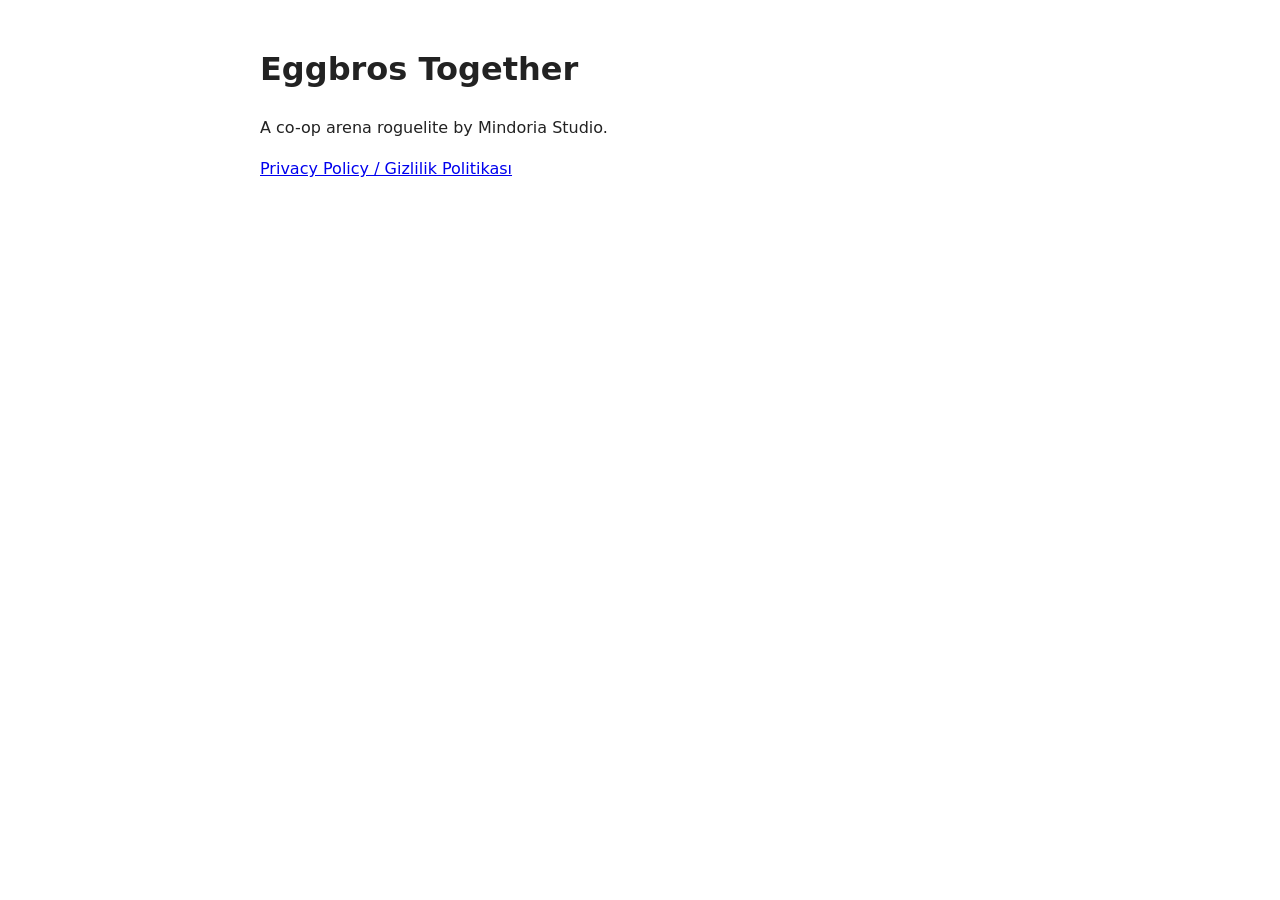
==== index.html @ ec56e24c "Add files via upload" ====
<!doctype html>
<html lang="en"><head><meta charset="utf-8"><meta name="viewport" content="width=device-width, initial-scale=1">
<title>Eggbros Together</title>
<style>body{font-family:system-ui,-apple-system,Segoe UI,Roboto,sans-serif;max-width:760px;margin:0 auto;padding:24px 16px;line-height:1.55;color:#222;background:#fff}</style>
</head><body>
<h1>Eggbros Together</h1>
<p>A co-op arena roguelite by Mindoria Studio.</p>
<p><a href="privacy/">Privacy Policy / Gizlilik Politikası</a></p>
</body></html>
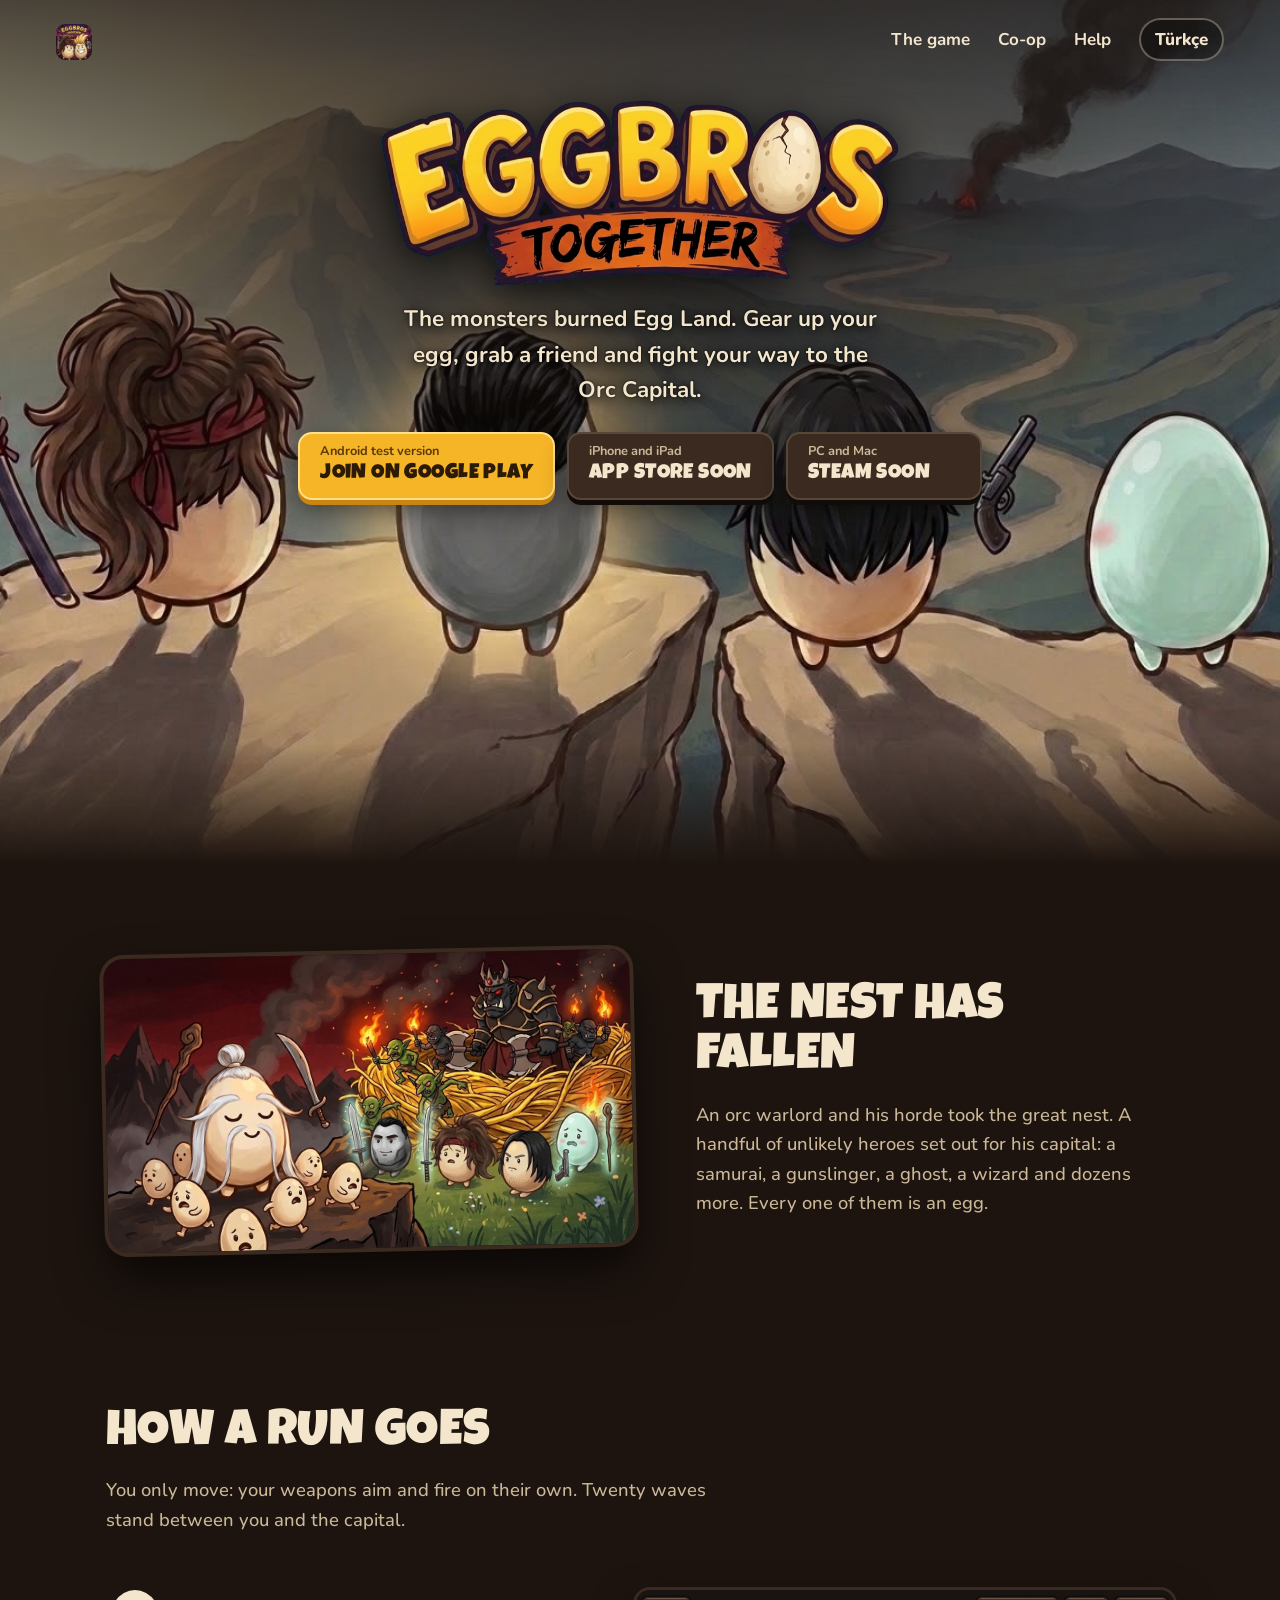
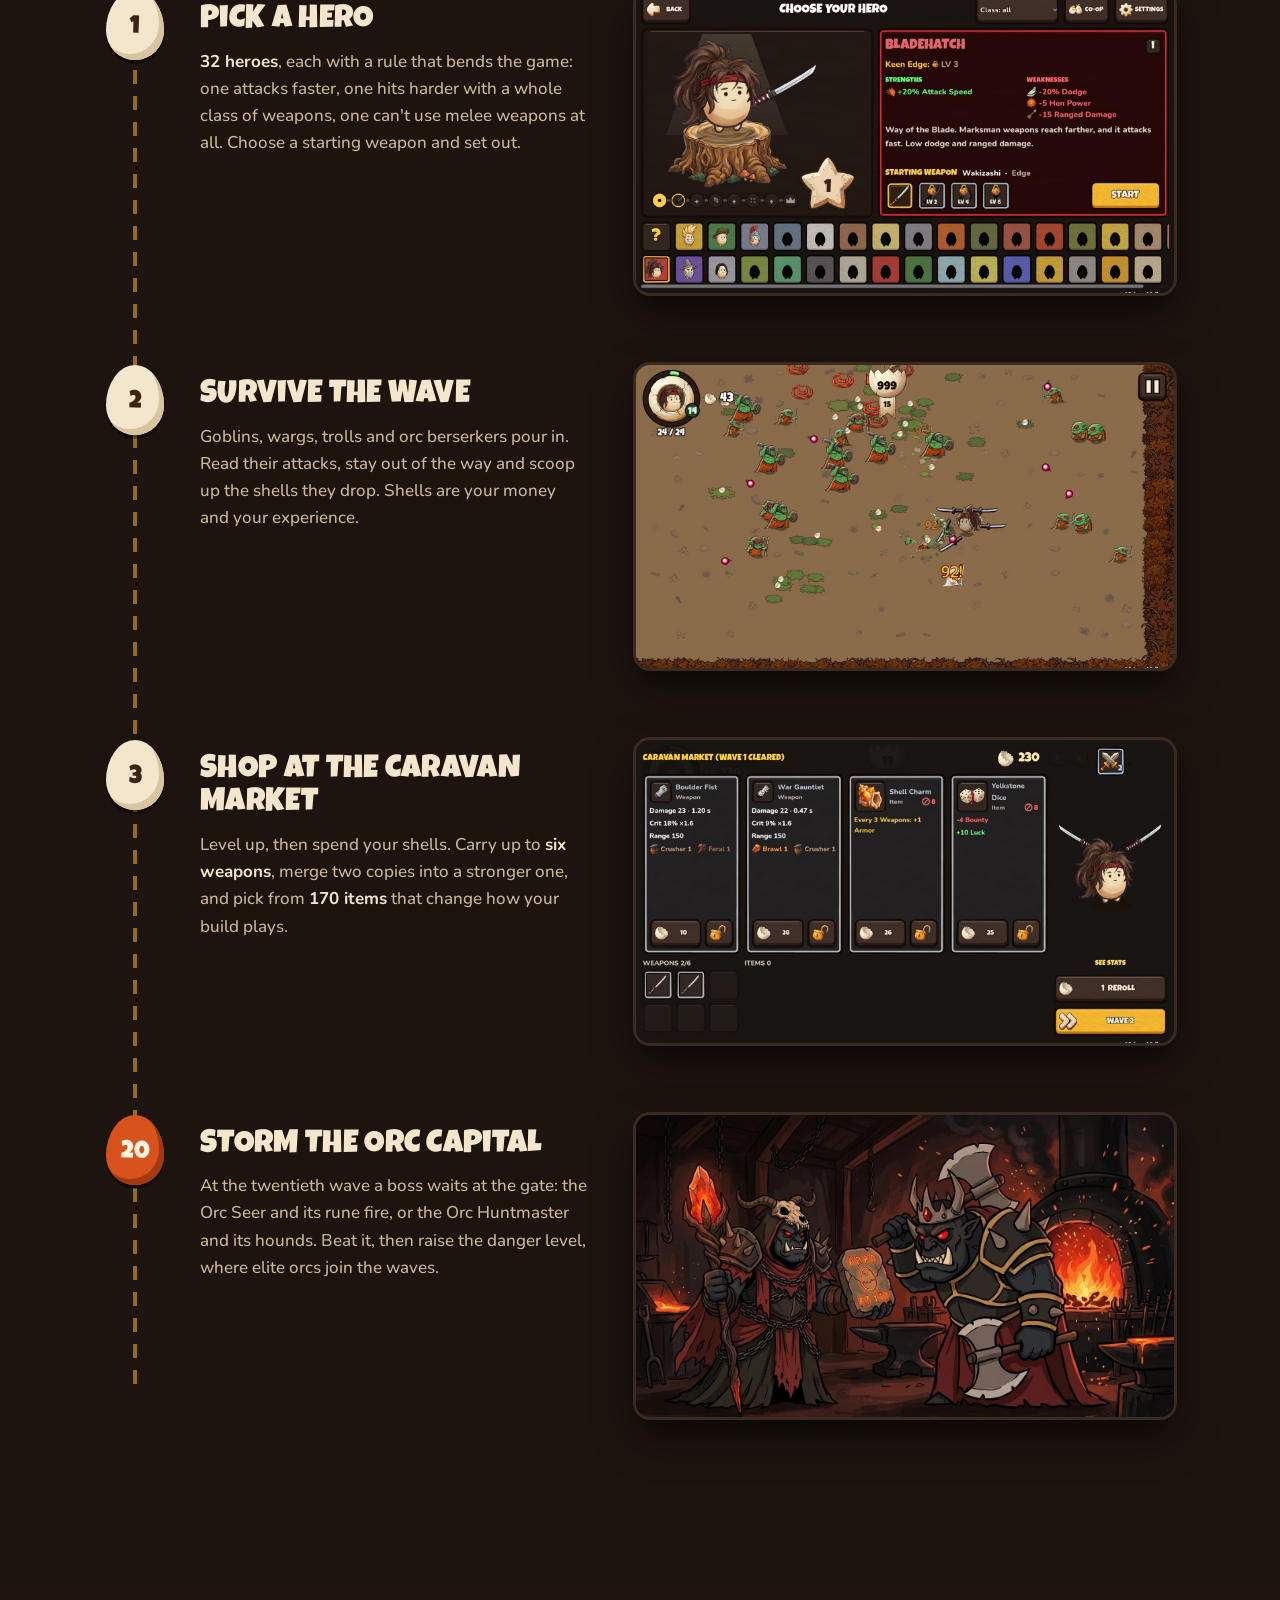
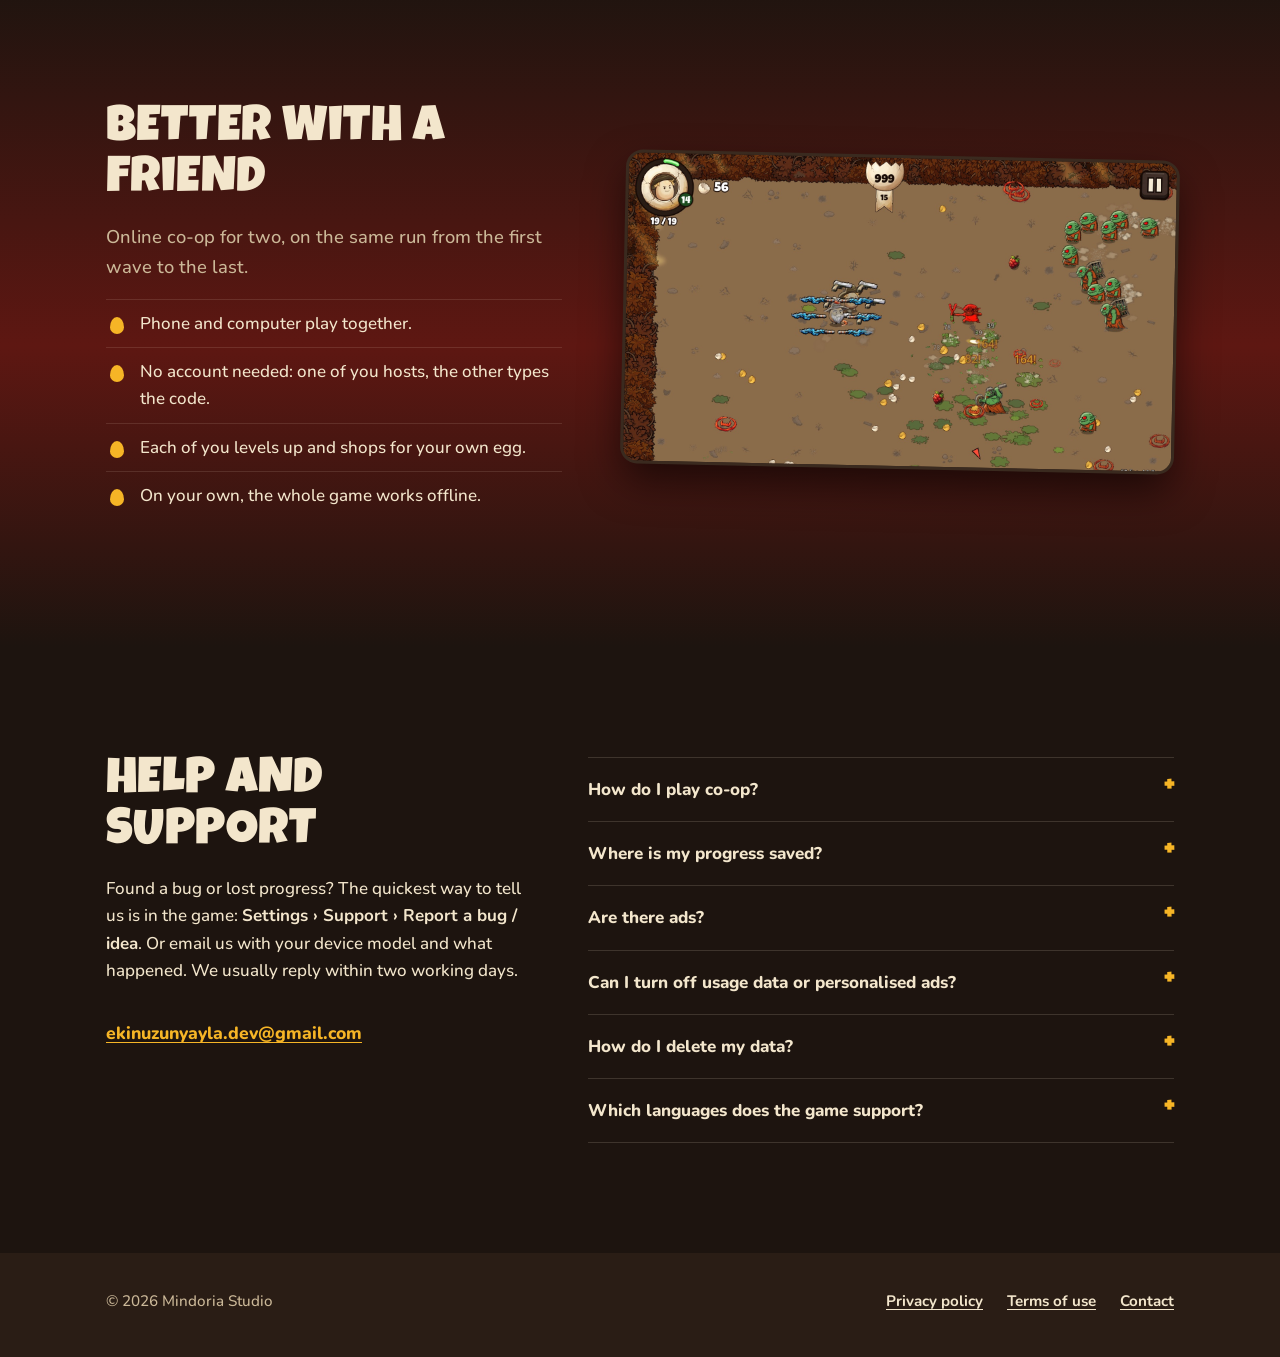
==== commit ce7f0c84: "Add files via upload" ====
--- a/index.html
+++ b/index.html
@@ -1,9 +1,191 @@
 <!doctype html>
-<html lang="en"><head><meta charset="utf-8"><meta name="viewport" content="width=device-width, initial-scale=1">
-<title>Eggbros Together</title>
-<style>body{font-family:system-ui,-apple-system,Segoe UI,Roboto,sans-serif;max-width:760px;margin:0 auto;padding:24px 16px;line-height:1.55;color:#222;background:#fff}</style>
-</head><body>
-<h1>Eggbros Together</h1>
-<p>A co-op arena roguelite by Mindoria Studio.</p>
-<p><a href="privacy/">Privacy Policy / Gizlilik Politikası</a></p>
-</body></html>
+<html lang="en">
+<head>
+<meta charset="utf-8">
+<meta name="viewport" content="width=device-width, initial-scale=1">
+<title>Eggbros Together – co-op arena roguelite</title>
+<meta name="title-en" content="Eggbros Together – co-op arena roguelite">
+<meta name="title-tr" content="Eggbros Together – co-op arena roguelite oyunu">
+<meta name="description" content="Gear up your egg hero, team up with a friend and survive 20 waves of monsters on the march to the Orc Capital. For iPhone, Android, PC and Mac.">
+<meta name="theme-color" content="#1d140f">
+<meta property="og:type" content="website">
+<meta property="og:title" content="Eggbros Together">
+<meta property="og:description" content="A co-op arena roguelite: one egg, six weapons, twenty waves, and a friend if you have one.">
+<meta property="og:image" content="https://ekinuzunyayla.github.io/eggbrosweb/assets/img/og.jpg">
+<meta property="og:url" content="https://ekinuzunyayla.github.io/eggbrosweb/">
+<meta name="twitter:card" content="summary_large_image">
+<link rel="icon" type="image/png" href="assets/img/favicon.png">
+<link rel="apple-touch-icon" href="assets/img/icon-180.png">
+<link rel="preload" href="assets/fonts/LuckiestGuy-Regular.ttf" as="font" type="font/ttf" crossorigin>
+<link rel="stylesheet" href="assets/site.css">
+<script src="assets/lang.js"></script>
+</head>
+<body>
+<a class="skip" href="#main"><span lang="en">Skip to content</span><span lang="tr">İçeriğe geç</span></a>
+
+<header class="bar">
+	<a class="bar__home" href="./" aria-label="Eggbros Together"><img src="assets/img/icon-180.png" alt="" width="36" height="36"></a>
+	<nav>
+		<a class="hide-sm" href="#play"><span lang="en">The game</span><span lang="tr">Oyun</span></a>
+		<a class="hide-sm" href="#coop">Co-op</a>
+		<a href="#help"><span lang="en">Help</span><span lang="tr">Yardım</span></a>
+		<button class="lang" type="button" data-lang-toggle><span lang="en">Türkçe</span><span lang="tr">English</span></button>
+	</nav>
+</header>
+
+<main id="main">
+<section class="hero" aria-labelledby="hero-title">
+	<div class="hero__inner">
+		<h1 id="hero-title" style="margin:0"><img class="hero__logo" src="assets/img/logo.png" alt="Eggbros Together" width="900" height="326"></h1>
+		<p class="hero__pitch">
+			<span lang="en">The monsters burned Egg Land. Gear up your egg, grab a friend and fight your way to the Orc Capital.</span>
+			<span lang="tr">Canavarlar Yumurta Diyarı'nı yaktı. Yumurtanı donat, bir arkadaşını yanına al ve Ork başkentine kadar savaş.</span>
+		</p>
+		<div class="stores">
+			<a class="store store--live" href="https://play.google.com/apps/testing/com.mindoria.eggbrostogether">
+				<small><span lang="en">Android test version</span><span lang="tr">Android test sürümü</span></small>
+				<strong><span lang="en">Join on Google Play</span><span lang="tr">Google Play'de katıl</span></strong>
+			</a>
+			<span class="store">
+				<small><span lang="en">iPhone and iPad</span><span lang="tr">iPhone ve iPad</span></small>
+				<strong><span lang="en">App Store soon</span><span lang="tr">App Store'da yakında</span></strong>
+			</span>
+			<span class="store">
+				<small><span lang="en">PC and Mac</span><span lang="tr">PC ve Mac</span></small>
+				<strong><span lang="en">Steam soon</span><span lang="tr">Steam'de yakında</span></strong>
+			</span>
+		</div>
+	</div>
+</section>
+
+<section class="story" aria-labelledby="story-title">
+	<div class="wrap story__grid">
+		<figure class="story__art" style="margin:0">
+			<img src="assets/img/raid.jpg" alt="An old egg sage and a crowd of little eggs face an orc warlord and his goblins, who have taken the great nest." width="1376" height="768" loading="lazy">
+		</figure>
+		<div>
+			<h2 id="story-title" class="h2"><span lang="en">The nest has fallen</span><span lang="tr">Yuva düştü</span></h2>
+			<p class="lede">
+				<span lang="en">An orc warlord and his horde took the great nest. A handful of unlikely heroes set out for his capital: a samurai, a gunslinger, a ghost, a wizard and dozens more. Every one of them is an egg.</span>
+				<span lang="tr">Bir ork savaş lordu ve ordusu büyük yuvayı ele geçirdi. Bir avuç beklenmedik kahraman onun başkentine doğru yola çıkıyor: bir samuray, bir silahşor, bir hayalet, bir büyücü ve onlarca kahraman daha. Hepsi birer yumurta.</span>
+			</p>
+		</div>
+	</div>
+</section>
+
+<section class="road" id="play" aria-labelledby="road-title">
+	<div class="wrap">
+		<div class="road__head">
+			<h2 id="road-title" class="h2"><span lang="en">How a run goes</span><span lang="tr">Bir run nasıl geçer</span></h2>
+			<p class="lede"><span lang="en">You only move: your weapons aim and fire on their own. Twenty waves stand between you and the capital.</span><span lang="tr">Sen yalnızca hareket edersin, silahların kendisi nişan alıp ateş eder. Seninle başkent arasında yirmi dalga var.</span></p>
+		</div>
+		<ol>
+			<li class="step">
+				<span class="step__mark" aria-hidden="true">1</span>
+				<div class="step__body">
+					<div>
+						<h3><span lang="en">Pick a hero</span><span lang="tr">Kahramanını seç</span></h3>
+						<p><span lang="en"><strong>32 heroes</strong>, each with a rule that bends the game: one attacks faster, one hits harder with a whole class of weapons, one can't use melee weapons at all. Choose a starting weapon and set out.</span><span lang="tr"><strong>32 kahraman</strong>, her birinin oyunu büken bir kuralı var: biri daha hızlı saldırır, biri bir silah sınıfının hepsiyle daha sert vurur, biri yakın dövüş silahı hiç kullanamaz. Başlangıç silahını seç ve yola çık.</span></p>
+					</div>
+					<figure class="shot"><img src="assets/img/shot-heroes.jpg" alt="The hero selection screen with Bladehatch, a samurai egg, standing on a tree stump." width="1600" height="900" loading="lazy"></figure>
+				</div>
+			</li>
+			<li class="step">
+				<span class="step__mark" aria-hidden="true">2</span>
+				<div class="step__body">
+					<div>
+						<h3><span lang="en">Survive the wave</span><span lang="tr">Dalgadan sağ çık</span></h3>
+						<p><span lang="en">Goblins, wargs, trolls and orc berserkers pour in. Read their attacks, stay out of the way and scoop up the shells they drop. Shells are your money and your experience.</span><span lang="tr">Goblinler, warglar, troller ve ork berserkerlar akın eder. Saldırılarını oku, yollarından çekil ve düşürdükleri kabukları topla. Kabuk hem paran hem tecrüben.</span></p>
+					</div>
+					<figure class="shot"><img src="assets/img/shot-wave.jpg" alt="A samurai egg with floating blades in the middle of a horde of green goblins." width="1600" height="900" loading="lazy"></figure>
+				</div>
+			</li>
+			<li class="step">
+				<span class="step__mark" aria-hidden="true">3</span>
+				<div class="step__body">
+					<div>
+						<h3><span lang="en">Shop at the Caravan Market</span><span lang="tr">Kervan Pazarı'nda alışveriş yap</span></h3>
+						<p><span lang="en">Level up, then spend your shells. Carry up to <strong>six weapons</strong>, merge two copies into a stronger one, and pick from <strong>170 items</strong> that change how your build plays.</span><span lang="tr">Seviye atla, sonra kabuklarını harca. En fazla <strong>altı silah</strong> taşı, iki kopyayı birleştirip daha güçlüsünü yap ve build'ini değiştiren <strong>170 eşya</strong> arasından seç.</span></p>
+					</div>
+					<figure class="shot"><img src="assets/img/shot-shop.jpg" alt="The Caravan Market with four offers: two gauntlets, a shell charm and a pair of dice." width="1600" height="900" loading="lazy"></figure>
+				</div>
+			</li>
+			<li class="step step--boss">
+				<span class="step__mark" aria-hidden="true">20</span>
+				<div class="step__body">
+					<div>
+						<h3><span lang="en">Storm the Orc Capital</span><span lang="tr">Ork başkentine dal</span></h3>
+						<p><span lang="en">At the twentieth wave a boss waits at the gate: the Orc Seer and its rune fire, or the Orc Huntmaster and its hounds. Beat it, then raise the danger level, where elite orcs join the waves.</span><span lang="tr">Yirminci dalgada kapıda bir boss bekler: rün ateşiyle Ork Kâhini ya da tazılarıyla Ork Avcıbaşı. Onu yen, sonra tehlike seviyesini yükselt; orada dalgalara elit orklar da katılır.</span></p>
+					</div>
+					<figure class="shot"><img src="assets/img/forge.jpg" alt="An orc shaman and an armoured orc warlord plotting in a forge." width="1376" height="768" loading="lazy"></figure>
+				</div>
+			</li>
+		</ol>
+	</div>
+</section>
+
+<section class="coop" id="coop" aria-labelledby="coop-title">
+	<div class="wrap coop__grid">
+		<div>
+			<h2 id="coop-title" class="h2"><span lang="en">Better with a friend</span><span lang="tr">Arkadaşla daha güzel</span></h2>
+			<p class="lede"><span lang="en">Online co-op for two, on the same run from the first wave to the last.</span><span lang="tr">İki kişilik online co-op: ilk dalgadan son dalgaya aynı run'da.</span></p>
+			<ul>
+				<li><span lang="en">Phone and computer play together.</span><span lang="tr">Telefon ve bilgisayar birlikte oynar.</span></li>
+				<li><span lang="en">No account needed: one of you hosts, the other types the code.</span><span lang="tr">Hesap gerekmez: biriniz oyunu kurar, diğeri kodu yazar.</span></li>
+				<li><span lang="en">Each of you levels up and shops for your own egg.</span><span lang="tr">Herkes kendi yumurtası için seviye atlar ve alışveriş yapar.</span></li>
+				<li><span lang="en">On your own, the whole game works offline.</span><span lang="tr">Tek başına oynarken oyunun tamamı çevrimdışı çalışır.</span></li>
+			</ul>
+		</div>
+		<figure class="shot"><img src="assets/img/shot-coop.jpg" alt="Two eggs fighting back to back in a field of goblins." width="1600" height="900" loading="lazy"></figure>
+	</div>
+</section>
+
+<section class="help" id="help" aria-labelledby="help-title">
+	<div class="wrap help__grid">
+		<div>
+			<h2 id="help-title" class="h2"><span lang="en">Help and support</span><span lang="tr">Yardım ve destek</span></h2>
+			<p><span lang="en">Found a bug or lost progress? The quickest way to tell us is in the game: <strong>Settings › Support › Report a bug / idea</strong>. Or email us with your device model and what happened. We usually reply within two working days.</span><span lang="tr">Bir hata mı buldun, ilerlemen mi kayboldu? Bize en hızlı oyundan ulaşırsın: <strong>Ayarlar › Destek › Hata bildir / Öneri</strong>. Ya da cihaz modelini ve ne olduğunu yazıp e-posta gönder. Genellikle iki iş günü içinde yanıtlarız.</span></p>
+			<a class="mail" href="mailto:ekinuzunyayla.dev@gmail.com?subject=Eggbros%20Together">ekinuzunyayla.dev@gmail.com</a>
+		</div>
+		<div>
+			<details>
+				<summary><span lang="en">How do I play co-op?</span><span lang="tr">Co-op nasıl oynanır?</span></summary>
+				<p><span lang="en">One player taps Co-op, then Host a game, and tells the code to a friend. The friend taps Co-op, enters the code and taps Join. Both of you need an internet connection.</span><span lang="tr">Bir oyuncu Co-op'a, sonra Oyun kur'a basar ve kodu arkadaşına söyler. Arkadaşı Co-op'a girer, kodu yazar ve Katıl'a basar. İkinizin de internete bağlı olması gerekir.</span></p>
+			</details>
+			<details>
+				<summary><span lang="en">Where is my progress saved?</span><span lang="tr">İlerlemem nereye kaydediliyor?</span></summary>
+				<p><span lang="en">On your device, between waves, so you can close the game and continue the run later. Uninstalling the game deletes it.</span><span lang="tr">Cihazına, dalga aralarında. Oyunu kapatıp run'a sonra devam edebilirsin. Oyunu silersen kayıt da silinir.</span></p>
+			</details>
+			<details>
+				<summary><span lang="en">Are there ads?</span><span lang="tr">Reklam var mı?</span></summary>
+				<p><span lang="en">The free mobile version shows an ad after a run ends: never during play, and not in your first three runs. Once per run you can watch an optional ad to retry the wave you lost. No banners, no ads when the game opens. The PC and Mac version has no ads.</span><span lang="tr">Ücretsiz mobil sürüm run bittikten sonra bir reklam gösterir: oyun sırasında asla, ilk üç run'da hiç. Run başına bir kez, istersen reklam izleyip kaybettiğin dalgayı tekrar deneyebilirsin. Banner ve açılış reklamı yoktur. PC ve Mac sürümünde reklam yoktur.</span></p>
+			</details>
+			<details>
+				<summary><span lang="en">Can I turn off usage data or personalised ads?</span><span lang="tr">Kullanım verisini ya da kişiselleştirilmiş reklamı kapatabilir miyim?</span></summary>
+				<p><span lang="en">Yes. Usage data: Settings › Support › Send usage data. Ads: Settings › Support › Privacy options, where your region has one. The <a href="privacy/">privacy policy</a> explains both.</span><span lang="tr">Evet. Kullanım verisi: Ayarlar › Destek › Kullanım verisi gönder. Reklamlar: bölgende varsa Ayarlar › Destek › Gizlilik seçenekleri. İkisini de <a href="privacy/">gizlilik politikası</a> anlatır.</span></p>
+			</details>
+			<details>
+				<summary><span lang="en">How do I delete my data?</span><span lang="tr">Verilerimi nasıl sildiririm?</span></summary>
+				<p><span lang="en">See <a href="privacy/#delete">Data retention and deletion</a> in the privacy policy.</span><span lang="tr">Gizlilik politikasındaki <a href="privacy/#delete">Saklama ve silme</a> bölümüne bak.</span></p>
+			</details>
+			<details>
+				<summary><span lang="en">Which languages does the game support?</span><span lang="tr">Oyun hangi dilleri destekliyor?</span></summary>
+				<p><span lang="en">English, Turkish and German, with more on the way.</span><span lang="tr">İngilizce, Türkçe ve Almanca; yenileri yolda.</span></p>
+			</details>
+		</div>
+	</div>
+</section>
+</main>
+
+<footer class="foot">
+	<div class="wrap foot__row">
+		<p>© 2026 Mindoria Studio</p>
+		<nav aria-label="Legal">
+			<a href="privacy/"><span lang="en">Privacy policy</span><span lang="tr">Gizlilik politikası</span></a>
+			<a href="terms/"><span lang="en">Terms of use</span><span lang="tr">Kullanım koşulları</span></a>
+			<a href="mailto:ekinuzunyayla.dev@gmail.com"><span lang="en">Contact</span><span lang="tr">İletişim</span></a>
+		</nav>
+	</div>
+</footer>
+</body>
+</html>
--- a/assets/site.css
+++ b/assets/site.css
@@ -0,0 +1,205 @@
+/* Eggbros Together site. Colours and type follow the game's own UI kit:
+   warm night-brown panels, eggshell text, yolk gold from the logo, ember from the "Together" plaque. */
+@font-face {
+	font-family: "Luckiest Guy";
+	src: url("fonts/LuckiestGuy-Regular.ttf") format("truetype");
+	font-display: swap;
+}
+@font-face {
+	font-family: "Nunito";
+	src: url("fonts/Nunito-Variable.ttf") format("truetype");
+	font-weight: 200 1000;
+	font-display: swap;
+}
+
+:root {
+	--soil: #1d140f;
+	--bark: #2a1d15;
+	--bark-2: #3a2a1f;
+	--shell: #f3e6cc;
+	--shell-dim: #cbb898;
+	--yolk: #f6b526;
+	--yolk-deep: #c9850f;
+	--ember: #d8521d;
+	--sky: #5e1712;
+	--display: "Luckiest Guy", "Arial Black", sans-serif;
+	--body: "Nunito", system-ui, -apple-system, "Segoe UI", sans-serif;
+	--measure: 68ch;
+	--gutter: clamp(20px, 5vw, 56px);
+}
+
+* { box-sizing: border-box; }
+html { -webkit-text-size-adjust: 100%; scroll-behavior: smooth; }
+@media (prefers-reduced-motion: reduce) { html { scroll-behavior: auto; } }
+body {
+	margin: 0;
+	background: var(--soil);
+	color: var(--shell);
+	font-family: var(--body);
+	font-size: 1.0625rem;
+	line-height: 1.6;
+	font-weight: 500;
+}
+img { max-width: 100%; height: auto; display: block; }
+a { color: var(--yolk); text-underline-offset: 0.18em; text-decoration-thickness: 1px; }
+a:hover { color: #ffd166; }
+:focus-visible { outline: 3px solid var(--yolk); outline-offset: 3px; border-radius: 4px; }
+
+/* Language: English shows unless the page says Turkish. Without script, English. */
+html:not([data-lang="tr"]) [lang="tr"]:not(html) { display: none !important; }
+html[data-lang="tr"] [lang="en"]:not(html) { display: none !important; }
+
+.skip { position: absolute; left: -9999px; }
+.skip:focus { left: 12px; top: 12px; z-index: 10; background: var(--yolk); color: var(--soil); padding: 8px 14px; }
+
+/* Top bar */
+.bar {
+	position: absolute; inset: 0 0 auto 0; z-index: 5;
+	display: flex; align-items: center; justify-content: space-between;
+	padding: 18px var(--gutter);
+}
+.bar--solid { position: static; background: var(--bark); border-bottom: 2px solid #0000004d; }
+.bar__home { display: flex; align-items: center; gap: 10px; color: var(--shell); text-decoration: none; font-family: var(--display); font-size: 1.15rem; letter-spacing: 0.02em; padding-top: 4px; }
+.bar__home img { width: 36px; height: 36px; border-radius: 9px; }
+.bar nav { display: flex; align-items: center; gap: clamp(12px, 3vw, 28px); font-weight: 700; }
+.bar nav a { color: var(--shell); text-decoration: none; }
+.bar nav a:hover { color: var(--yolk); }
+.lang {
+	font: inherit; font-weight: 800; color: var(--shell); cursor: pointer;
+	background: #00000059; border: 2px solid #f3e6cc59; border-radius: 999px;
+	padding: 6px 14px; min-height: 40px;
+}
+.lang:hover { border-color: var(--yolk); }
+@media (max-width: 640px) { .bar nav .hide-sm { display: none; } }
+
+/* Hero: the four heroes on the cliff, looking down the road at the burning capital */
+.hero {
+	position: relative; min-height: min(96vh, 940px);
+	display: grid; align-items: start; text-align: center;
+	background: var(--soil) url("img/oath.jpg") center bottom / cover no-repeat;
+	isolation: isolate;
+}
+.hero::after {
+	content: ""; position: absolute; inset: 0; z-index: -1;
+	background:
+		radial-gradient(ellipse 60% 46% at 50% 26%, #1d140fb3 0%, #1d140f00 100%),
+		linear-gradient(180deg, #1d140fcc 0%, #1d140f00 50%, #1d140f00 86%, var(--soil) 100%);
+}
+.hero__inner { padding: clamp(84px, 11vh, 120px) var(--gutter) 0; max-width: 1180px; width: 100%; margin: 0 auto; display: flex; flex-direction: column; align-items: center; }
+.hero__logo { width: min(520px, 84vw); height: auto; filter: drop-shadow(0 6px 18px #000a); }
+.hero__pitch { font-size: clamp(1.1rem, 2.2vw, 1.4rem); font-weight: 700; max-width: 38ch; margin: 14px 0 24px; text-shadow: 0 2px 12px #000, 0 0 2px #000; }
+
+/* Store buttons: chunky like the game's own buttons (flat face, darker lip underneath) */
+.stores { display: flex; flex-wrap: wrap; gap: 12px; justify-content: center; text-align: left; }
+.store {
+	display: inline-flex; flex-direction: column; justify-content: center;
+	min-width: 196px; min-height: 64px; padding: 10px 20px 12px;
+	border-radius: 14px; text-decoration: none; line-height: 1.15;
+	background: var(--bark-2); color: var(--shell);
+	box-shadow: 0 5px 0 #120c08, 0 10px 24px #0007;
+	border: 2px solid #f3e6cc26;
+}
+.store small { font-weight: 700; font-size: 0.8rem; color: var(--shell-dim); }
+.store strong { font-family: var(--display); font-weight: 400; font-size: 1.3rem; letter-spacing: 0.02em; padding-top: 3px; }
+.store--live { background: var(--yolk); color: #2b1a05; border-color: #ffe08a; box-shadow: 0 5px 0 var(--yolk-deep), 0 10px 24px #0007; }
+.store--live small { color: #5a3a08; }
+a.store:hover { transform: translateY(-1px); color: inherit; }
+a.store:active { transform: translateY(4px); box-shadow: 0 1px 0 var(--yolk-deep); }
+@media (prefers-reduced-motion: reduce) { a.store:hover, a.store:active { transform: none; } }
+
+/* Section scaffolding */
+.wrap { max-width: 1180px; margin: 0 auto; padding: 0 var(--gutter); }
+.h2 { font-family: var(--display); font-weight: 400; font-size: clamp(2rem, 4.4vw, 3.1rem); line-height: 1.02; letter-spacing: 0.01em; margin: 0 0 16px; color: var(--shell); }
+.lede { font-size: 1.15rem; max-width: 56ch; color: var(--shell-dim); margin: 0; }
+
+/* Story band */
+.story { padding: clamp(40px, 7vw, 90px) 0 clamp(40px, 6vw, 72px); }
+.story__grid { display: grid; grid-template-columns: 1.1fr 1fr; gap: clamp(24px, 5vw, 64px); align-items: center; }
+.story__art { border-radius: 20px; overflow: hidden; box-shadow: 0 0 0 4px var(--bark-2), 0 24px 50px #000a; transform: rotate(-1.2deg); }
+.story p { max-width: 46ch; }
+@media (max-width: 820px) { .story__grid { grid-template-columns: 1fr; } .story__art { transform: none; } }
+
+/* The road: a run, step by step, along a dashed trail */
+.road { padding: clamp(40px, 7vw, 90px) 0; }
+.road__head { margin-bottom: clamp(32px, 5vw, 56px); }
+.road ol { list-style: none; margin: 0; padding: 0; position: relative; }
+.road ol::before {
+	content: ""; position: absolute; top: 28px; bottom: 28px; left: 27px; width: 4px;
+	background: repeating-linear-gradient(180deg, var(--yolk) 0 14px, transparent 14px 26px);
+	opacity: 0.55;
+}
+.step { position: relative; display: grid; grid-template-columns: 58px 1fr; gap: 0 clamp(18px, 3vw, 36px); padding-bottom: clamp(40px, 6vw, 72px); }
+.step:last-child { padding-bottom: 0; }
+.step__mark {
+	width: 58px; height: 70px; display: grid; place-items: center; padding-top: 8px;
+	background: var(--shell); color: #3b2414;
+	border-radius: 50% 50% 50% 50% / 58% 58% 42% 42%;
+	box-shadow: inset -5px -6px 0 #d9c4a0, 0 4px 0 #0006;
+	font-family: var(--display); font-size: 1.55rem; position: relative; z-index: 1;
+}
+.step--boss .step__mark { background: var(--ember); color: #fff3df; box-shadow: inset -5px -6px 0 #a43812, 0 4px 0 #0006; }
+.step__body { display: grid; grid-template-columns: minmax(0, 0.9fr) minmax(0, 1.25fr); gap: clamp(18px, 4vw, 48px); align-items: start; }
+.step h3 { font-family: var(--display); font-weight: 400; font-size: clamp(1.5rem, 2.8vw, 2rem); line-height: 1.05; margin: 14px 0 10px; letter-spacing: 0.01em; }
+.step p { margin: 0 0 10px; max-width: 44ch; color: var(--shell-dim); }
+.step p strong { color: var(--shell); }
+.shot { margin: 0; border-radius: 14px; overflow: hidden; background: var(--bark); box-shadow: 0 0 0 3px var(--bark-2), 0 18px 40px #0009; }
+.shot img { width: 100%; height: auto; aspect-ratio: 16 / 9; object-fit: cover; }
+@media (max-width: 820px) {
+	.step__body { grid-template-columns: 1fr; }
+	.road ol::before { left: 21px; }
+	.step { grid-template-columns: 46px 1fr; }
+	.step__mark { width: 46px; height: 56px; font-size: 1.25rem; }
+}
+
+/* Co-op: the one wide moment */
+.coop { position: relative; margin: clamp(30px, 6vw, 70px) 0 0; padding: clamp(64px, 10vw, 130px) 0; background: linear-gradient(180deg, var(--soil), var(--sky) 55%, var(--soil)); overflow: hidden; }
+.coop__grid { display: grid; grid-template-columns: 1fr 1.2fr; gap: clamp(24px, 5vw, 64px); align-items: center; }
+.coop ul { margin: 18px 0 0; padding: 0; list-style: none; }
+.coop li { padding: 10px 0 10px 34px; position: relative; border-top: 1px solid #f3e6cc1f; }
+.coop li::before { content: ""; position: absolute; left: 4px; top: 17px; width: 14px; height: 17px; background: var(--yolk); border-radius: 50% 50% 50% 50% / 60% 60% 40% 40%; }
+.coop .shot { transform: rotate(1.2deg); }
+@media (max-width: 820px) { .coop__grid { grid-template-columns: 1fr; } .coop .shot { transform: none; } }
+
+/* Help */
+.help { padding: clamp(56px, 9vw, 110px) 0; }
+.help__grid { display: grid; grid-template-columns: 1fr 1.4fr; gap: clamp(24px, 5vw, 72px); }
+.help details { border-top: 1px solid #f3e6cc26; padding: 4px 0; }
+.help details:last-of-type { border-bottom: 1px solid #f3e6cc26; }
+.help summary { cursor: pointer; font-weight: 800; padding: 14px 0; list-style: none; display: flex; justify-content: space-between; gap: 16px; }
+.help summary::-webkit-details-marker { display: none; }
+.help summary::after { content: "+"; font-family: var(--display); color: var(--yolk); font-size: 1.4rem; line-height: 1; }
+.help details[open] summary::after { content: "–"; }
+.help details p { margin: 0 0 16px; color: var(--shell-dim); max-width: 60ch; }
+.mail { display: inline-block; margin-top: 18px; font-weight: 800; font-size: 1.1rem; }
+@media (max-width: 820px) { .help__grid { grid-template-columns: 1fr; } }
+
+/* Footer */
+.foot { background: var(--bark); padding: 36px 0 44px; font-size: 0.95rem; color: var(--shell-dim); }
+.foot__row { display: flex; flex-wrap: wrap; gap: 14px 28px; align-items: center; justify-content: space-between; }
+.foot nav { display: flex; flex-wrap: wrap; gap: 10px 24px; font-weight: 700; }
+.foot nav a { color: var(--shell); }
+.foot p { margin: 0; }
+
+/* Legal pages */
+.legal { max-width: calc(var(--measure) + 2 * var(--gutter)); margin: 0 auto; padding: clamp(36px, 6vw, 64px) var(--gutter) 80px; }
+.legal h1 { font-family: var(--display); font-weight: 400; font-size: clamp(2.1rem, 5vw, 3rem); line-height: 1.02; margin: 0 0 8px; letter-spacing: 0.01em; }
+.legal .updated { color: var(--shell-dim); margin: 0 0 28px; }
+.legal h2 { font-family: var(--display); font-weight: 400; font-size: 1.55rem; letter-spacing: 0.01em; margin: 2.2em 0 0.5em; line-height: 1.1; color: var(--yolk); scroll-margin-top: 20px; }
+.legal h3 { font-size: 1.1rem; font-weight: 800; margin: 1.6em 0 0.4em; }
+.legal ul { padding-left: 1.3em; }
+.legal li { margin: 0.35em 0; }
+.legal li::marker { color: var(--yolk); }
+.summary { background: var(--bark); border-radius: 16px; padding: 18px 24px; box-shadow: inset 0 0 0 2px #f3e6cc1a; }
+.summary h2 { margin-top: 0.4em; }
+.toc { display: flex; flex-wrap: wrap; gap: 8px 16px; font-weight: 700; font-size: 0.95rem; margin: 0 0 8px; padding: 0; list-style: none; }
+.legal table { width: 100%; border-collapse: collapse; font-size: 0.95rem; margin: 12px 0; }
+.legal th, .legal td { text-align: left; vertical-align: top; padding: 10px 12px 10px 0; border-bottom: 1px solid #f3e6cc1f; }
+.legal th { color: var(--shell); font-weight: 800; }
+.legal td { color: var(--shell-dim); }
+@media (max-width: 640px) { .legal table, .legal thead, .legal tbody, .legal tr, .legal th, .legal td { display: block; } .legal thead { display: none; } .legal td:first-child { color: var(--shell); font-weight: 800; padding-bottom: 0; border: 0; } }
+
+@media (max-width: 640px) {
+	.hero { min-height: 0; background-size: auto 100%; background-position: 46% bottom; }
+	.hero__inner { padding-bottom: 46vw; }
+	.store { min-width: 0; flex: 1 1 100%; }
+}
